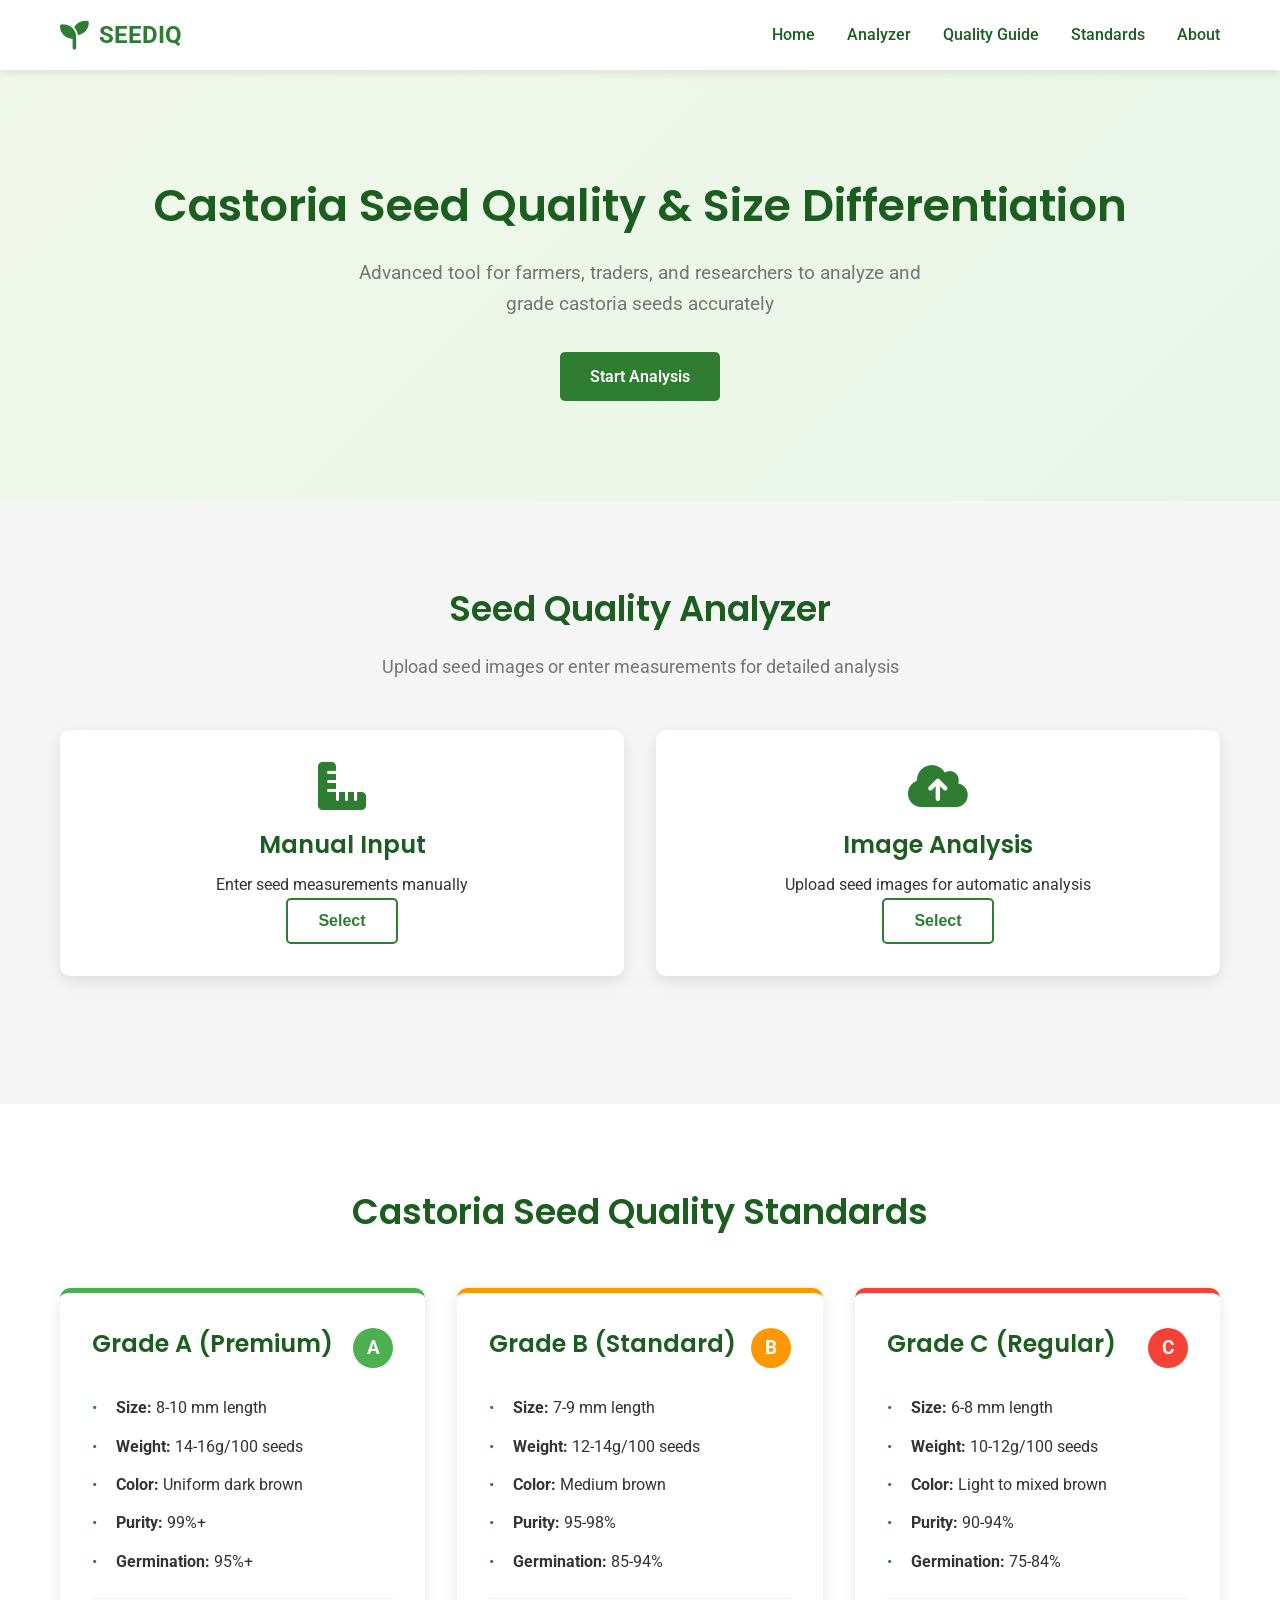
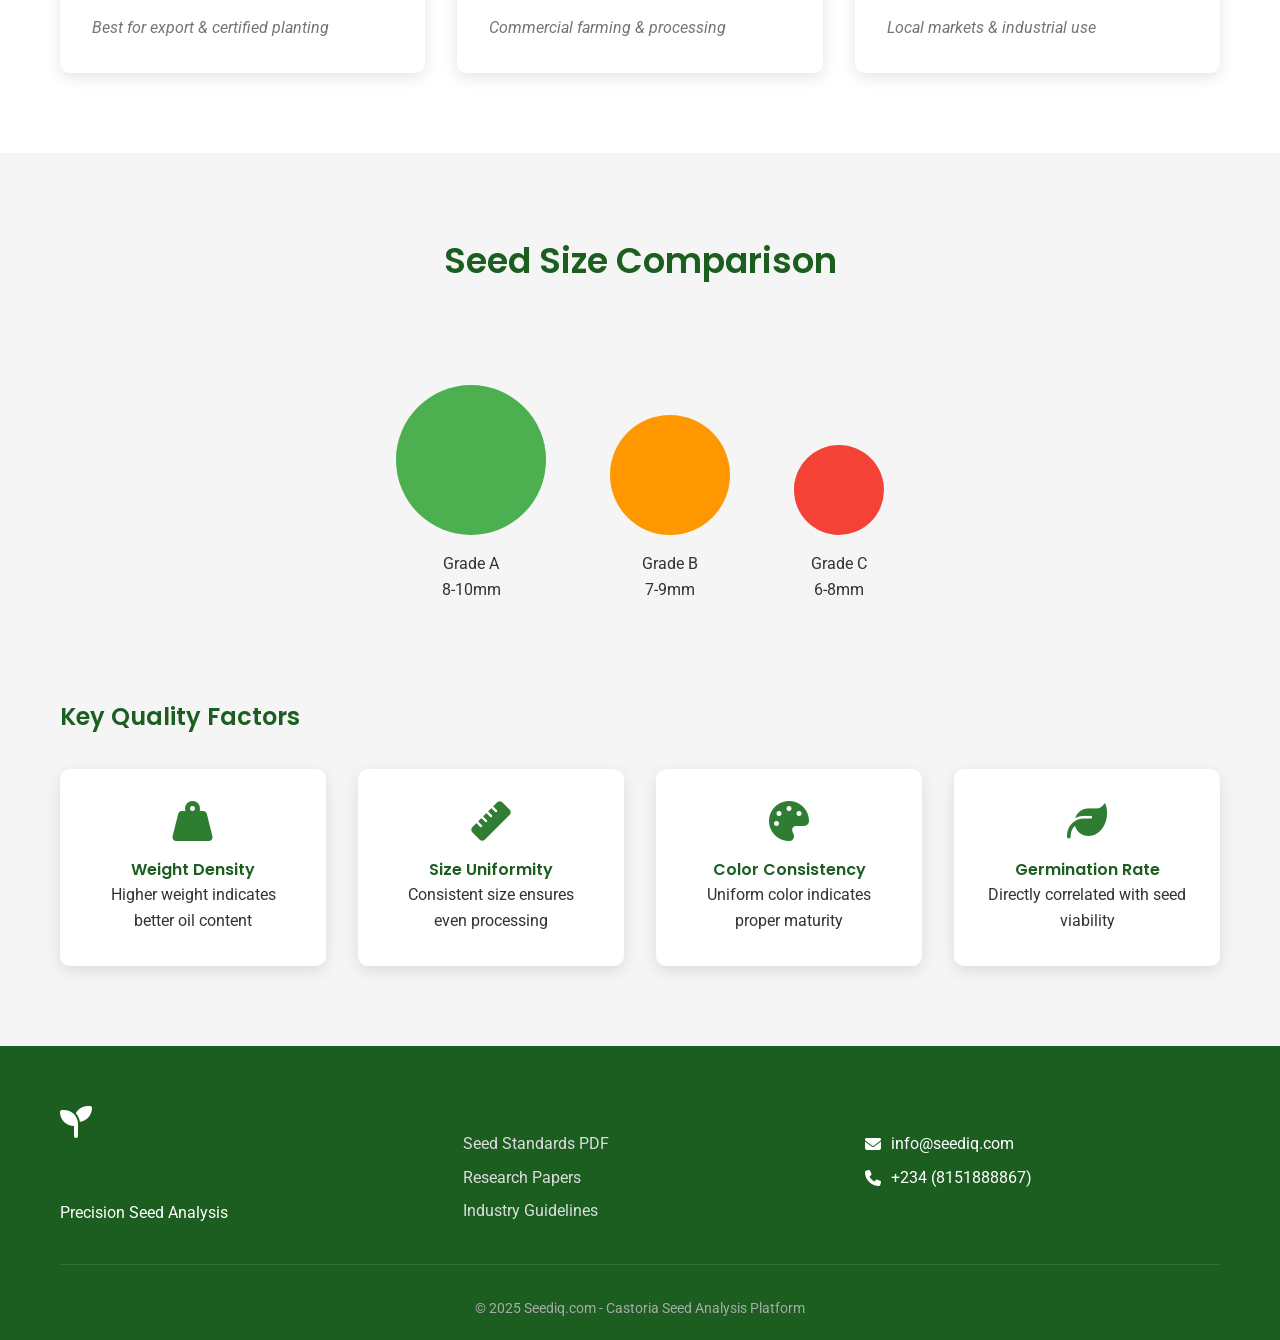
==== index.html @ 877abc8e "mid commit" ====
<!DOCTYPE html>
<html lang="en">
<head>
    <meta charset="UTF-8">
    <meta name="viewport" content="width=device-width, initial-scale=1.0">
    <title>Seediq - Castoria Seed Quality Analyzer</title>
    <link rel="stylesheet" href="style.css">
    <link rel="stylesheet" href="https://cdnjs.cloudflare.com/ajax/libs/font-awesome/6.4.0/css/all.min.css">
    <link href="https://fonts.googleapis.com/css2?family=Poppins:wght@300;400;500;600;700&family=Roboto:wght@300;400;500&display=swap" rel="stylesheet">
</head>
<body>
    <!-- Navigation -->
    <nav class="navbar">
        <div class="container">
            <a href="#" class="logo">
                <i class="fas fa-seedling"></i>
                <span>SEEDIQ</span>
            </a>
            <ul class="nav-links">
  <li><a href="#home">Home</a></li>
                <li><a href="#analyzer">Analyzer</a></li>
                <li><a href="#guide">Quality Guide</a></li>
                <li><a href="#standards">Standards</a></li>
                <li><a href="#about">About</a></li>
            </ul>
        </div>
    </nav>

    <!-- Hero Section -->
    <section id="home" class="hero">
        <div class="container">
            <h1>Castoria Seed Quality & Size Differentiation</h1>
            <p>Advanced tool for farmers, traders, and researchers to analyze and grade castoria seeds accurately</p>
            <a href="#analyzer" class="btn-primary">Start Analysis</a>
        </div>
    </section>

    <!-- Seed Analyzer -->
    <section id="analyzer" class="analyzer-section">
        <div class="container">
            <h2>Seed Quality Analyzer</h2>
            <p class="section-subtitle">Upload seed images or enter measurements for detailed analysis</p>
            
            <div class="analyzer-container">
                <!-- Input Methods -->
                <div class="input-methods">
                    <div class="method-card" id="manual-input">
                        <i class="fas fa-ruler-combined"></i>
                        <h3>Manual Input</h3>
                        <p>Enter seed measurements manually</p>
                        <button class="btn-secondary" onclick="showManualInput()">Select</button>
                    </div>
                    
                    <div class="method-card" id="image-upload">
                        <i class="fas fa-cloud-upload-alt"></i>
                        <h3>Image Analysis</h3>
                        <p>Upload seed images for automatic analysis</p>
                        <button class="btn-secondary" onclick="triggerImageUpload()">Select</button>
                        <input type="file" id="seed-image" accept="image/*" style="display: none;" onchange="handleImageUpload(event)">
                    </div>
                </div>

                <!-- Manual Input Form -->
                <div id="manual-input-form" class="input-form" style="display: none;">
                    <h3>Enter Seed Specifications</h3>
                    <div class="form-grid">
                        <div class="form-group">
                            <label for="seed-length">Length (mm)</label>
                            <input type="number" id="seed-length" step="0.1" placeholder="e.g., 8.5">
                        </div>
                        <div class="form-group">
                            <label for="seed-width">Width (mm)</label>
                            <input type="number" id="seed-width" step="0.1" placeholder="e.g., 5.2">
                        </div>
                        <div class="form-group">
                            <label for="seed-weight">Weight per 100 seeds (g)</label>
                            <input type="number" id="seed-weight" step="0.01" placeholder="e.g., 15.3">
                        </div>
                        <div class="form-group">
                            <label for="seed-color">Color Grade</label>
                            <select id="seed-color">
                                <option value="">Select color</option>
                                <option value="dark-brown">Dark Brown (Premium)</option>
                                <option value="medium-brown">Medium Brown (Standard)</option>
                                <option value="light-brown">Light Brown (Regular)</option>
                                <option value="mixed">Mixed Colors</option>
                            </select>
                        </div>
                        <div class="form-group">
                            <label for="seed-uniformity">Uniformity (%)</label>
                            <input type="range" id="seed-uniformity" min="0" max="100" value="90">
                            <span id="uniformity-value">90%</span>
                        </div>
                        <div class="form-group">
                            <label for="seed-damage">Damage/Impurities (%)</label>
                            <input type="range" id="seed-damage" min="0" max="50" value="5">
                            <span id="damage-value">5%</span>
                        </div>
                    </div>
                    <button class="btn-primary" onclick="analyzeSeeds()">Analyze Seeds</button>
                </div>

                <!-- Image Upload Preview -->
                <div id="image-preview-container" style="display: none;">
                    <div class="image-preview">
                        <img id="preview-image" src="" alt="Seed Preview">
                        <button class="btn-secondary" onclick="analyzeImage()">Analyze Image</button>
                    </div>
                </div>

                <!-- Results -->
                <div id="results-container" style="display: none;">
                    <h3>Analysis Results</h3>
                    <div class="results-grid">
                        <div class="result-card">
                            <h4>Size Grade</h4>
                            <div class="grade-display" id="size-grade">-</div>
                            <p id="size-details">No data</p>
                        </div>
                        <div class="result-card">
                            <h4>Quality Grade</h4>
                            <div class="grade-display" id="quality-grade">-</div>
                            <p id="quality-details">No data</p>
                        </div>
                        <div class="result-card">
                            <h4>Overall Classification</h4>
                            <div class="classification" id="overall-class">-</div>
                            <p id="class-details">No data</p>
                        </div>
                    </div>
                    
                    <div class="detailed-results">
                        <h4>Detailed Metrics</h4>
                        <table>
                            <thead>
                                <tr>
                                    <th>Parameter</th>
                                    <th>Value</th>
                                    <th>Standard</th>
                                    <th>Status</th>
                                </tr>
                            </thead>
                            <tbody id="metrics-table">
                                <!-- Filled by JavaScript -->
                            </tbody>
                        </table>
                    </div>
                    
                    <div class="recommendations">
                        <h4>Recommendations</h4>
                        <ul id="recommendations-list">
                            <!-- Filled by JavaScript -->
                        </ul>
                    </div>
                </div>
            </div>
        </div>
    </section>

    <!-- Quality Guide -->
    <section id="guide" class="guide-section">
        <div class="container">
            <h2>Castoria Seed Quality Standards</h2>
            <div class="guide-grid">
                <div class="guide-card grade-a">
                    <div class="grade-header">
                        <h3>Grade A (Premium)</h3>
                        <div class="grade-badge">A</div>
                    </div>
                    <ul>
                        <li><strong>Size:</strong> 8-10 mm length</li>
                        <li><strong>Weight:</strong> 14-16g/100 seeds</li>
                        <li><strong>Color:</strong> Uniform dark brown</li>
                        <li><strong>Purity:</strong> 99%+</li>
                        <li><strong>Germination:</strong> 95%+</li>
                    </ul>
                    <p class="use-case">Best for export & certified planting</p>
                </div>
                
                <div class="guide-card grade-b">
                    <div class="grade-header">
                        <h3>Grade B (Standard)</h3>
                        <div class="grade-badge">B</div>
                    </div>
                    <ul>
                        <li><strong>Size:</strong> 7-9 mm length</li>
                        <li><strong>Weight:</strong> 12-14g/100 seeds</li>
                        <li><strong>Color:</strong> Medium brown</li>
                        <li><strong>Purity:</strong> 95-98%</li>
                        <li><strong>Germination:</strong> 85-94%</li>
                    </ul>
                    <p class="use-case">Commercial farming & processing</p>
                </div>
                
                <div class="guide-card grade-c">
                    <div class="grade-header">
                        <h3>Grade C (Regular)</h3>
                        <div class="grade-badge">C</div>
                    </div>
                    <ul>
                        <li><strong>Size:</strong> 6-8 mm length</li>
                        <li><strong>Weight:</strong> 10-12g/100 seeds</li>
                        <li><strong>Color:</strong> Light to mixed brown</li>
                        <li><strong>Purity:</strong> 90-94%</li>
                        <li><strong>Germination:</strong> 75-84%</li>
                    </ul>
                    <p class="use-case">Local markets & industrial use</p>
                </div>
            </div>
        </div>
    </section>

    <!-- Size Visualization -->
    <section id="standards" class="visualization-section">
        <div class="container">
            <h2>Seed Size Comparison</h2>
            <div class="size-comparison">
                <div class="size-item" data-size="10">
                    <div class="size-circle grade-a"></div>
                    <p>Grade A<br>8-10mm</p>
                </div>
                <div class="size-item" data-size="8.5">
                    <div class="size-circle grade-b"></div>
                    <p>Grade B<br>7-9mm</p>
                </div>
                <div class="size-item" data-size="7">
                    <div class="size-circle grade-c"></div>
                    <p>Grade C<br>6-8mm</p>
                </div>
            </div>
            
            <div class="quality-factors">
                <h3>Key Quality Factors</h3>
                <div class="factors-grid">
                    <div class="factor">
                        <i class="fas fa-weight-hanging"></i>
                        <h4>Weight Density</h4>
                        <p>Higher weight indicates better oil content</p>
                    </div>
                    <div class="factor">
                        <i class="fas fa-ruler"></i>
                        <h4>Size Uniformity</h4>
                        <p>Consistent size ensures even processing</p>
                    </div>
                    <div class="factor">
                        <i class="fas fa-palette"></i>
                        <h4>Color Consistency</h4>
                        <p>Uniform color indicates proper maturity</p>
                    </div>
                    <div class="factor">
                        <i class="fas fa-leaf"></i>
                        <h4>Germination Rate</h4>
                        <p>Directly correlated with seed viability</p>
                    </div>
                </div>
            </div>
        </div>
    </section>

    <!-- Footer -->
    <footer id="about">
        <div class="container">
            <div class="footer-content">
                <div class="footer-logo">
                    <i class="fas fa-seedling"></i>
                    <h3>SEEDIQ</h3>
                    <p>Precision Seed Analysis</p>
                </div>
                <div class="footer-links">
                    <h4>Resources</h4>
                    <a href="#">Seed Standards PDF</a>
                    <a href="#">Research Papers</a>
                    <a href="#">Industry Guidelines</a>
                </div>
                <div class="footer-contact">
                    <h4>Contact</h4>
                    <p><i class="fas fa-envelope"></i> info@seediq.com</p>
                    <p><i class="fas fa-phone"></i> +234 (8151888867) </p>
                </div>
            </div>
            <div class="copyright">
                <p>&copy; 2025 Seediq.com - Castoria Seed Analysis Platform</p>
            </div>
        </div>
    </footer>

    <script src="script.js"></script>
</body>
</html>
---- style.css ----
/* Reset and Base Styles */
* {
    margin: 0;
    padding: 0;
    box-sizing: border-box;
}

:root {
    --primary: #2E7D32;
    --primary-light: #4CAF50;
    --secondary: #FF9800;
    --dark: #1B5E20;
    --light: #F1F8E9;
    --gray: #757575;
    --light-gray: #f5f5f5;
    --grade-a: #4CAF50;
    --grade-b: #FF9800;
    --grade-c: #F44336;
}

body {
    font-family: 'Roboto', sans-serif;
    line-height: 1.6;
    color: #333;
    background-color: #fff;
}

.container {
    max-width: 1200px;
    margin: 0 auto;
    padding: 0 20px;
}

/* Typography */
h1, h2, h3, h4 {
    font-family: 'Poppins', sans-serif;
    font-weight: 600;
    color: var(--dark);
}

h1 {
    font-size: 2.8rem;
    margin-bottom: 1rem;
}

h2 {
    font-size: 2.2rem;
    margin-bottom: 1rem;
    text-align: center;
}

h3 {
    font-size: 1.5rem;
    margin-bottom: 0.5rem;
}

.section-subtitle {
    text-align: center;
    color: var(--gray);
    margin-bottom: 3rem;
    font-size: 1.1rem;
}

/* Navigation */
.navbar {
    background-color: white;
    box-shadow: 0 2px 10px rgba(0,0,0,0.1);
    position: sticky;
    top: 0;
    z-index: 1000;
}

.navbar .container {
    display: flex;
    justify-content: space-between;
    align-items: center;
    padding: 1rem 20px;
}

.logo {
    display: flex;
    align-items: center;
    text-decoration: none;
    color: var(--primary);
    font-size: 1.5rem;
    font-weight: 700;
}

.logo i {
    margin-right: 10px;
    font-size: 1.8rem;
}

.nav-links {
    display: flex;
    list-style: none;
}

.nav-links li {
    margin-left: 2rem;
}

.nav-links a {
    text-decoration: none;
    color: var(--dark);
    font-weight: 500;
    transition: color 0.3s;
}

.nav-links a:hover {
    color: var(--primary);
}

/* Buttons */
.btn-primary, .btn-secondary {
    padding: 12px 30px;
    border: none;
    border-radius: 5px;
    font-size: 1rem;
    font-weight: 600;
    cursor: pointer;
    transition: all 0.3s;
    display: inline-block;
    text-decoration: none;
}

.btn-primary {
    background-color: var(--primary);
    color: white;
}

.btn-primary:hover {
    background-color: var(--dark);
    transform: translateY(-2px);
    box-shadow: 0 5px 15px rgba(0,0,0,0.2);
}

.btn-secondary {
    background-color: white;
    color: var(--primary);
    border: 2px solid var(--primary);
}

.btn-secondary:hover {
    background-color: var(--light);
}

/* Hero Section */
.hero {
    background: linear-gradient(135deg, var(--light) 0%, #E8F5E9 100%);
    padding: 100px 0;
    text-align: center;
}

.hero p {
    font-size: 1.2rem;
    color: var(--gray);
    max-width: 600px;
    margin: 0 auto 2rem;
}

/* Analyzer Section */
.analyzer-section {
    padding: 80px 0;
    background-color: var(--light-gray);
}

.input-methods {
    display: grid;
    grid-template-columns: repeat(auto-fit, minmax(250px, 1fr));
    gap: 2rem;
    margin-bottom: 3rem;
}

.method-card {
    background: white;
    padding: 2rem;
    border-radius: 10px;
    text-align: center;
    box-shadow: 0 5px 15px rgba(0,0,0,0.1);
    transition: transform 0.3s;
}

.method-card:hover {
    transform: translateY(-10px);
}

.method-card i {
    font-size: 3rem;
    color: var(--primary);
    margin-bottom: 1rem;
}

.input-form {
    background: white;
    padding: 2rem;
    border-radius: 10px;
    box-shadow: 0 5px 15px rgba(0,0,0,0.1);
    margin-bottom: 2rem;
}

.form-grid {
    display: grid;
    grid-template-columns: repeat(auto-fit, minmax(250px, 1fr));
    gap: 1.5rem;
    margin-bottom: 2rem;
}

.form-group {
    margin-bottom: 1rem;
}

.form-group label {
    display: block;
    margin-bottom: 0.5rem;
    font-weight: 500;
}

.form-group input, .form-group select {
    width: 100%;
    padding: 10px;
    border: 1px solid #ddd;
    border-radius: 5px;
    font-size: 1rem;
}

.form-group input[type="range"] {
    width: calc(100% - 50px);
    display: inline-block;
    vertical-align: middle;
}

/* Results */
.results-grid {
    display: grid;
    grid-template-columns: repeat(auto-fit, minmax(250px, 1fr));
    gap: 2rem;
    margin-bottom: 2rem;
}

.result-card {
    background: white;
    padding: 2rem;
    border-radius: 10px;
    text-align: center;
    box-shadow: 0 5px 15px rgba(0,0,0,0.1);
}

.grade-display {
    font-size: 3rem;
    font-weight: 700;
    margin: 1rem 0;
}

.classification {
    font-size: 2rem;
    font-weight: 700;
    margin: 1rem 0;
    color: var(--primary);
}

.detailed-results {
    background: white;
    padding: 2rem;
    border-radius: 10px;
    margin-bottom: 2rem;
}

table {
    width: 100%;
    border-collapse: collapse;
    margin-top: 1rem;
}

th, td {
    padding: 12px;
    text-align: left;
    border-bottom: 1px solid #ddd;
}

th {
    background-color: var(--light);
    font-weight: 600;
}

.recommendations {
    background: white;
    padding: 2rem;
    border-radius: 10px;
}

.recommendations ul {
    list-style-position: inside;
    margin-top: 1rem;
}

.recommendations li {
    margin-bottom: 0.5rem;
    padding-left: 1rem;
}

/* Quality Guide */
.guide-section {
    padding: 80px 0;
}

.guide-grid {
    display: grid;
    grid-template-columns: repeat(auto-fit, minmax(300px, 1fr));
    gap: 2rem;
    margin-top: 3rem;
}

.guide-card {
    padding: 2rem;
    border-radius: 10px;
    box-shadow: 0 5px 15px rgba(0,0,0,0.1);
}

.grade-a {
    border-top: 5px solid var(--grade-a);
}

.grade-b {
    border-top: 5px solid var(--grade-b);
}

.grade-c {
    border-top: 5px solid var(--grade-c);
}

.grade-header {
    display: flex;
    justify-content: space-between;
    align-items: center;
    margin-bottom: 1.5rem;
}

.grade-badge {
    width: 40px;
    height: 40px;
    border-radius: 50%;
    display: flex;
    align-items: center;
    justify-content: center;
    font-weight: 700;
    font-size: 1.2rem;
    color: white;
}

.grade-a .grade-badge {
    background-color: var(--grade-a);
}

.grade-b .grade-badge {
    background-color: var(--grade-b);
}

.grade-c .grade-badge {
    background-color: var(--grade-c);
}

.guide-card ul {
    list-style: none;
    margin-bottom: 1.5rem;
}

.guide-card li {
    margin-bottom: 0.8rem;
    padding-left: 1.5rem;
    position: relative;
}

.guide-card li:before {
    content: "•";
    color: var(--primary);
    position: absolute;
    left: 0;
}

.use-case {
    font-style: italic;
    color: var(--gray);
    margin-top: 1rem;
    padding-top: 1rem;
    border-top: 1px solid #eee;
}

/* Visualization */
.visualization-section {
    padding: 80px 0;
    background-color: var(--light-gray);
}

.size-comparison {
    display: flex;
    justify-content: center;
    align-items: flex-end;
    gap: 4rem;
    margin: 4rem 0;
    padding: 2rem 0;
}

.size-item {
    text-align: center;
}

.size-circle {
    border-radius: 50%;
    margin: 0 auto 1rem;
}

.size-item[data-size="10"] .size-circle {
    width: 150px;
    height: 150px;
    background-color: var(--grade-a);
}

.size-item[data-size="8.5"] .size-circle {
    width: 120px;
    height: 120px;
    background-color: var(--grade-b);
}

.size-item[data-size="7"] .size-circle {
    width: 90px;
    height: 90px;
    background-color: var(--grade-c);
}

.quality-factors {
    margin-top: 4rem;
}

.factors-grid {
    display: grid;
    grid-template-columns: repeat(auto-fit, minmax(250px, 1fr));
    gap: 2rem;
    margin-top: 2rem;
}

.factor {
    text-align: center;
    padding: 2rem;
    background: white;
    border-radius: 10px;
    box-shadow: 0 5px 15px rgba(0,0,0,0.1);
}

.factor i {
    font-size: 2.5rem;
    color: var(--primary);
    margin-bottom: 1rem;
}

/* Footer */
footer {
    background-color: var(--dark);
    color: white;
    padding: 60px 0 20px;
}

.footer-content {
    display: grid;
    grid-template-columns: repeat(auto-fit, minmax(250px, 1fr));
    gap: 3rem;
    margin-bottom: 2rem;
}

.footer-logo i {
    font-size: 2rem;
    margin-bottom: 1rem;
}

.footer-links, .footer-contact {
    display: flex;
    flex-direction: column;
}

.footer-links a {
    color: #ddd;
    text-decoration: none;
    margin-bottom: 0.5rem;
    transition: color 0.3s;
}

.footer-links a:hover {
    color: white;
}

.footer-contact p {
    margin-bottom: 0.5rem;
    display: flex;
    align-items: center;
}

.footer-contact i {
    margin-right: 10px;
}

.copyright {
    text-align: center;
    padding-top: 2rem;
    border-top: 1px solid rgba(255,255,255,0.1);
    color: #aaa;
    font-size: 0.9rem;
}

/* Responsive Design */
@media (max-width: 768px) {
    .nav-links {
        display: none;
    }
    
    h1 {
        font-size: 2rem;
    }
    
    h2 {
        font-size: 1.8rem;
    }
    
    .size-comparison {
        flex-direction: column;
        align-items: center;
        gap: 2rem;
    }
    
    .hero {
        padding: 60px 0;
    }
    
    .analyzer-section, .guide-section, .visualization-section {
        padding: 60px 0;
    }
}

/* Image Preview */
.image-preview {
    text-align: center;
    margin: 2rem 0;
}

#preview-image {
    max-width: 300px;
    max-height: 300px;
    border-radius: 10px;
    box-shadow: 0 5px 15px rgba(0,0,0,0.2);
    margin-bottom: 1rem;
}
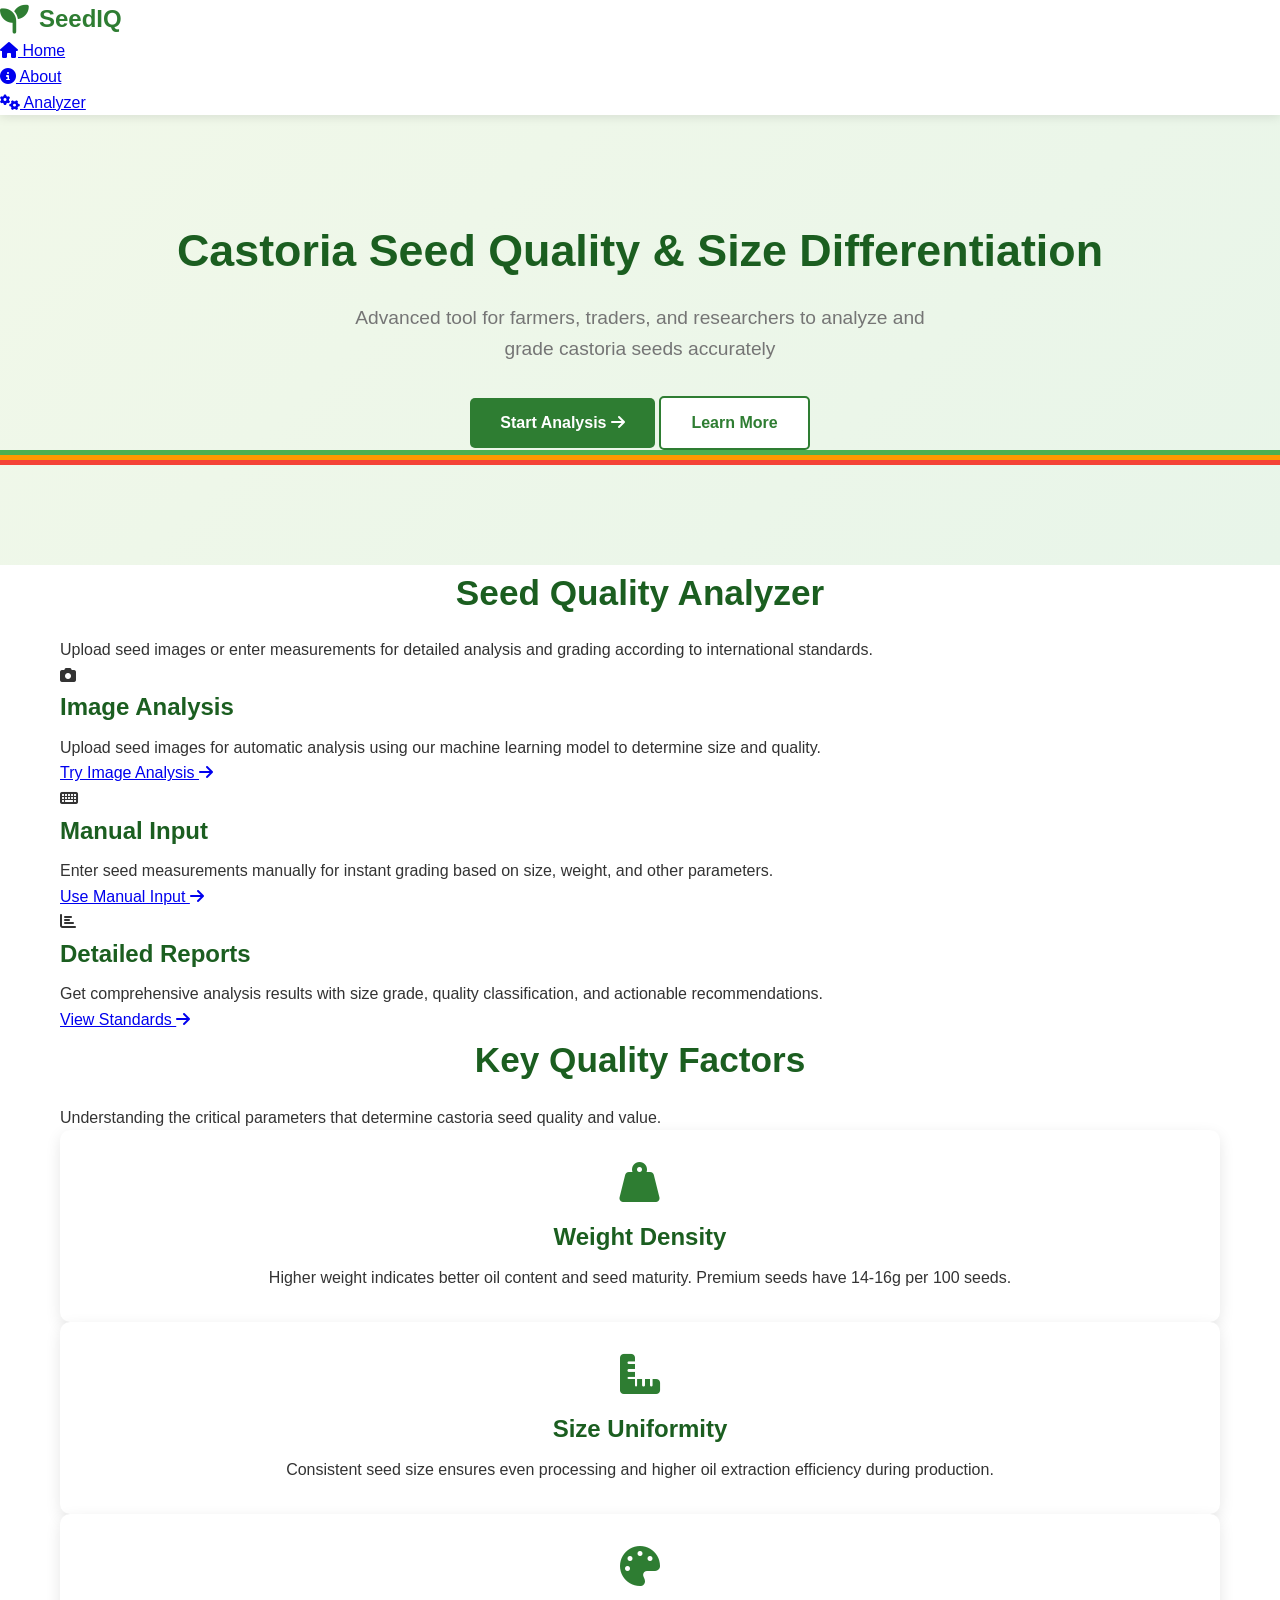
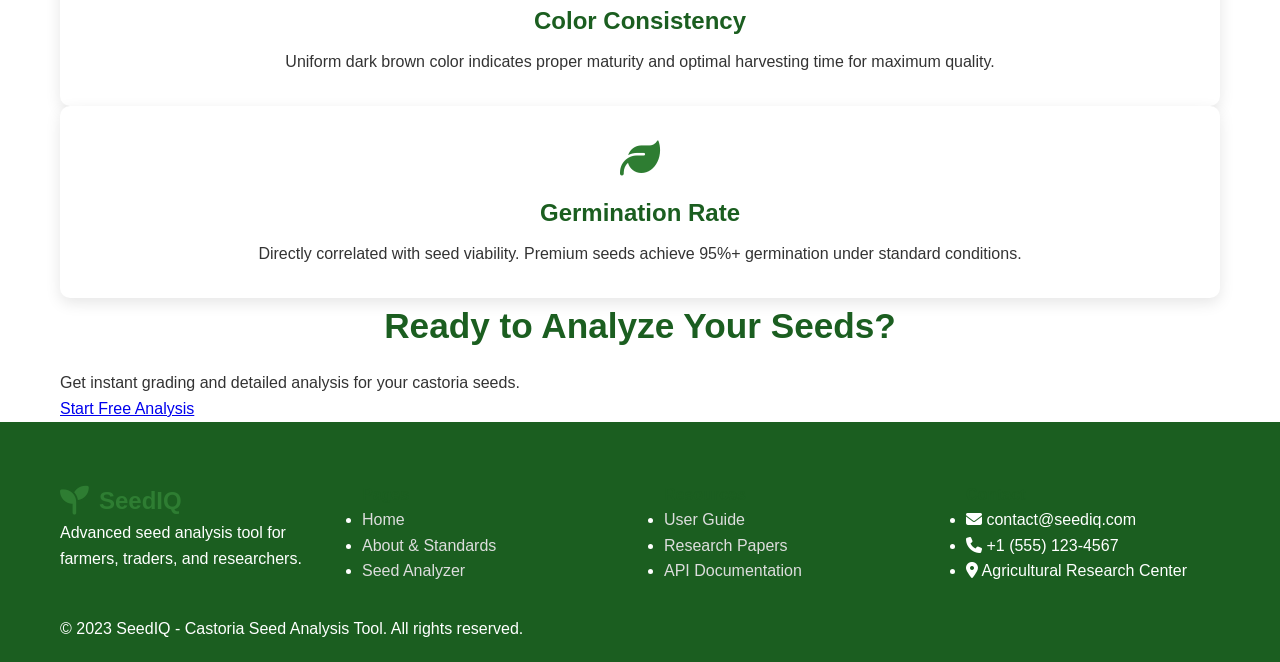
==== commit a3a27813: "second commit" ====
--- a/index.html
+++ b/index.html
@@ -3,283 +3,184 @@
 <head>
     <meta charset="UTF-8">
     <meta name="viewport" content="width=device-width, initial-scale=1.0">
-    <title>Seediq - Castoria Seed Quality Analyzer</title>
+    <title>Castoria Seed Quality Analyzer | Home</title>
     <link rel="stylesheet" href="style.css">
     <link rel="stylesheet" href="https://cdnjs.cloudflare.com/ajax/libs/font-awesome/6.4.0/css/all.min.css">
-    <link href="https://fonts.googleapis.com/css2?family=Poppins:wght@300;400;500;600;700&family=Roboto:wght@300;400;500&display=swap" rel="stylesheet">
 </head>
 <body>
     <!-- Navigation -->
     <nav class="navbar">
-        <div class="container">
-            <a href="#" class="logo">
+        <div class="nav-container">
+            <a href="index.html" class="logo">
                 <i class="fas fa-seedling"></i>
-                <span>SEEDIQ</span>
+                <span>SeedIQ</span>
             </a>
-            <ul class="nav-links">
-  <li><a href="#home">Home</a></li>
-                <li><a href="#analyzer">Analyzer</a></li>
-                <li><a href="#guide">Quality Guide</a></li>
-                <li><a href="#standards">Standards</a></li>
-                <li><a href="#about">About</a></li>
+            <ul class="nav-menu">
+                <li><a href="index.html" class="nav-link active"><i class="fas fa-home"></i> Home</a></li>
+                <li><a href="about.html" class="nav-link"><i class="fas fa-info-circle"></i> About</a></li>
+                <li><a href="app.html" class="nav-link"><i class="fas fa-cogs"></i> Analyzer</a></li>
             </ul>
+            <div class="hamburger">
+                <span class="bar"></span>
+                <span class="bar"></span>
+                <span class="bar"></span>
+            </div>
         </div>
     </nav>
 
     <!-- Hero Section -->
-    <section id="home" class="hero">
-        <div class="container">
+    <section class="hero">
+        <div class="hero-content">
             <h1>Castoria Seed Quality & Size Differentiation</h1>
-            <p>Advanced tool for farmers, traders, and researchers to analyze and grade castoria seeds accurately</p>
-            <a href="#analyzer" class="btn-primary">Start Analysis</a>
+            <p class="subtitle">Advanced tool for farmers, traders, and researchers to analyze and grade castoria seeds accurately</p>
+            <div class="cta-buttons">
+                <a href="app.html" class="btn btn-primary">Start Analysis <i class="fas fa-arrow-right"></i></a>
+                <a href="about.html" class="btn btn-secondary">Learn More</a>
+            </div>
+        </div>
+        <div class="hero-visual">
+            <div class="seed-visual">
+                <div class="seed grade-a"></div>
+                <div class="seed grade-b"></div>
+                <div class="seed grade-c"></div>
+            </div>
         </div>
     </section>
 
-    <!-- Seed Analyzer -->
-    <section id="analyzer" class="analyzer-section">
+    <!-- Introduction -->
+    <section class="section intro">
         <div class="container">
             <h2>Seed Quality Analyzer</h2>
-            <p class="section-subtitle">Upload seed images or enter measurements for detailed analysis</p>
+            <p class="section-description">Upload seed images or enter measurements for detailed analysis and grading according to international standards.</p>
             
-            <div class="analyzer-container">
-                <!-- Input Methods -->
-                <div class="input-methods">
-                    <div class="method-card" id="manual-input">
-                        <i class="fas fa-ruler-combined"></i>
-                        <h3>Manual Input</h3>
-                        <p>Enter seed measurements manually</p>
-                        <button class="btn-secondary" onclick="showManualInput()">Select</button>
+            <div class="features">
+                <div class="feature-card">
+                    <div class="feature-icon">
+                        <i class="fas fa-camera"></i>
                     </div>
-                    
-                    <div class="method-card" id="image-upload">
-                        <i class="fas fa-cloud-upload-alt"></i>
-                        <h3>Image Analysis</h3>
-                        <p>Upload seed images for automatic analysis</p>
-                        <button class="btn-secondary" onclick="triggerImageUpload()">Select</button>
-                        <input type="file" id="seed-image" accept="image/*" style="display: none;" onchange="handleImageUpload(event)">
+                    <h3>Image Analysis</h3>
+                    <p>Upload seed images for automatic analysis using our machine learning model to determine size and quality.</p>
+                    <a href="app.html" class="feature-link">Try Image Analysis <i class="fas fa-arrow-right"></i></a>
+                </div>
+                
+                <div class="feature-card">
+                    <div class="feature-icon">
+                        <i class="fas fa-keyboard"></i>
+                    </div>
+                    <h3>Manual Input</h3>
+                    <p>Enter seed measurements manually for instant grading based on size, weight, and other parameters.</p>
+                    <a href="app.html" class="feature-link">Use Manual Input <i class="fas fa-arrow-right"></i></a>
+                </div>
+                
+                <div class="feature-card">
+                    <div class="feature-icon">
+                        <i class="fas fa-chart-bar"></i>
+                    </div>
+                    <h3>Detailed Reports</h3>
+                    <p>Get comprehensive analysis results with size grade, quality classification, and actionable recommendations.</p>
+                    <a href="about.html" class="feature-link">View Standards <i class="fas fa-arrow-right"></i></a>
+                </div>
+            </div>
+        </div>
+    </section>
+
+    <!-- Key Quality Factors -->
+    <section class="section factors">
+        <div class="container">
+            <h2>Key Quality Factors</h2>
+            <p class="section-description">Understanding the critical parameters that determine castoria seed quality and value.</p>
+            
+            <div class="factor-list">
+                <div class="factor">
+                    <div class="factor-icon weight">
+                        <i class="fas fa-weight-hanging"></i>
+                    </div>
+                    <div class="factor-content">
+                        <h3>Weight Density</h3>
+                        <p>Higher weight indicates better oil content and seed maturity. Premium seeds have 14-16g per 100 seeds.</p>
                     </div>
                 </div>
-
-                <!-- Manual Input Form -->
-                <div id="manual-input-form" class="input-form" style="display: none;">
-                    <h3>Enter Seed Specifications</h3>
-                    <div class="form-grid">
-                        <div class="form-group">
-                            <label for="seed-length">Length (mm)</label>
-                            <input type="number" id="seed-length" step="0.1" placeholder="e.g., 8.5">
-                        </div>
-                        <div class="form-group">
-                            <label for="seed-width">Width (mm)</label>
-                            <input type="number" id="seed-width" step="0.1" placeholder="e.g., 5.2">
-                        </div>
-                        <div class="form-group">
-                            <label for="seed-weight">Weight per 100 seeds (g)</label>
-                            <input type="number" id="seed-weight" step="0.01" placeholder="e.g., 15.3">
-                        </div>
-                        <div class="form-group">
-                            <label for="seed-color">Color Grade</label>
-                            <select id="seed-color">
-                                <option value="">Select color</option>
-                                <option value="dark-brown">Dark Brown (Premium)</option>
-                                <option value="medium-brown">Medium Brown (Standard)</option>
-                                <option value="light-brown">Light Brown (Regular)</option>
-                                <option value="mixed">Mixed Colors</option>
-                            </select>
-                        </div>
-                        <div class="form-group">
-                            <label for="seed-uniformity">Uniformity (%)</label>
-                            <input type="range" id="seed-uniformity" min="0" max="100" value="90">
-                            <span id="uniformity-value">90%</span>
-                        </div>
-                        <div class="form-group">
-                            <label for="seed-damage">Damage/Impurities (%)</label>
-                            <input type="range" id="seed-damage" min="0" max="50" value="5">
-                            <span id="damage-value">5%</span>
-                        </div>
+                
+                <div class="factor">
+                    <div class="factor-icon size">
+                        <i class="fas fa-ruler-combined"></i>
                     </div>
-                    <button class="btn-primary" onclick="analyzeSeeds()">Analyze Seeds</button>
-                </div>
-
-                <!-- Image Upload Preview -->
-                <div id="image-preview-container" style="display: none;">
-                    <div class="image-preview">
-                        <img id="preview-image" src="" alt="Seed Preview">
-                        <button class="btn-secondary" onclick="analyzeImage()">Analyze Image</button>
+                    <div class="factor-content">
+                        <h3>Size Uniformity</h3>
+                        <p>Consistent seed size ensures even processing and higher oil extraction efficiency during production.</p>
                     </div>
                 </div>
-
-                <!-- Results -->
-                <div id="results-container" style="display: none;">
-                    <h3>Analysis Results</h3>
-                    <div class="results-grid">
-                        <div class="result-card">
-                            <h4>Size Grade</h4>
-                            <div class="grade-display" id="size-grade">-</div>
-                            <p id="size-details">No data</p>
-                        </div>
-                        <div class="result-card">
-                            <h4>Quality Grade</h4>
-                            <div class="grade-display" id="quality-grade">-</div>
-                            <p id="quality-details">No data</p>
-                        </div>
-                        <div class="result-card">
-                            <h4>Overall Classification</h4>
-                            <div class="classification" id="overall-class">-</div>
-                            <p id="class-details">No data</p>
-                        </div>
+                
+                <div class="factor">
+                    <div class="factor-icon color">
+                        <i class="fas fa-palette"></i>
                     </div>
-                    
-                    <div class="detailed-results">
-                        <h4>Detailed Metrics</h4>
-                        <table>
-                            <thead>
-                                <tr>
-                                    <th>Parameter</th>
-                                    <th>Value</th>
-                                    <th>Standard</th>
-                                    <th>Status</th>
-                                </tr>
-                            </thead>
-                            <tbody id="metrics-table">
-                                <!-- Filled by JavaScript -->
-                            </tbody>
-                        </table>
+                    <div class="factor-content">
+                        <h3>Color Consistency</h3>
+                        <p>Uniform dark brown color indicates proper maturity and optimal harvesting time for maximum quality.</p>
                     </div>
-                    
-                    <div class="recommendations">
-                        <h4>Recommendations</h4>
-                        <ul id="recommendations-list">
-                            <!-- Filled by JavaScript -->
-                        </ul>
+                </div>
+                
+                <div class="factor">
+                    <div class="factor-icon growth">
+                        <i class="fas fa-leaf"></i>
+                    </div>
+                    <div class="factor-content">
+                        <h3>Germination Rate</h3>
+                        <p>Directly correlated with seed viability. Premium seeds achieve 95%+ germination under standard conditions.</p>
                     </div>
                 </div>
             </div>
         </div>
     </section>
 
-    <!-- Quality Guide -->
-    <section id="guide" class="guide-section">
+    <!-- Call to Action -->
+    <section class="cta-section">
         <div class="container">
-            <h2>Castoria Seed Quality Standards</h2>
-            <div class="guide-grid">
-                <div class="guide-card grade-a">
-                    <div class="grade-header">
-                        <h3>Grade A (Premium)</h3>
-                        <div class="grade-badge">A</div>
-                    </div>
-                    <ul>
-                        <li><strong>Size:</strong> 8-10 mm length</li>
-                        <li><strong>Weight:</strong> 14-16g/100 seeds</li>
-                        <li><strong>Color:</strong> Uniform dark brown</li>
-                        <li><strong>Purity:</strong> 99%+</li>
-                        <li><strong>Germination:</strong> 95%+</li>
-                    </ul>
-                    <p class="use-case">Best for export & certified planting</p>
-                </div>
-                
-                <div class="guide-card grade-b">
-                    <div class="grade-header">
-                        <h3>Grade B (Standard)</h3>
-                        <div class="grade-badge">B</div>
-                    </div>
-                    <ul>
-                        <li><strong>Size:</strong> 7-9 mm length</li>
-                        <li><strong>Weight:</strong> 12-14g/100 seeds</li>
-                        <li><strong>Color:</strong> Medium brown</li>
-                        <li><strong>Purity:</strong> 95-98%</li>
-                        <li><strong>Germination:</strong> 85-94%</li>
-                    </ul>
-                    <p class="use-case">Commercial farming & processing</p>
-                </div>
-                
-                <div class="guide-card grade-c">
-                    <div class="grade-header">
-                        <h3>Grade C (Regular)</h3>
-                        <div class="grade-badge">C</div>
-                    </div>
-                    <ul>
-                        <li><strong>Size:</strong> 6-8 mm length</li>
-                        <li><strong>Weight:</strong> 10-12g/100 seeds</li>
-                        <li><strong>Color:</strong> Light to mixed brown</li>
-                        <li><strong>Purity:</strong> 90-94%</li>
-                        <li><strong>Germination:</strong> 75-84%</li>
-                    </ul>
-                    <p class="use-case">Local markets & industrial use</p>
-                </div>
-            </div>
-        </div>
-    </section>
-
-    <!-- Size Visualization -->
-    <section id="standards" class="visualization-section">
-        <div class="container">
-            <h2>Seed Size Comparison</h2>
-            <div class="size-comparison">
-                <div class="size-item" data-size="10">
-                    <div class="size-circle grade-a"></div>
-                    <p>Grade A<br>8-10mm</p>
-                </div>
-                <div class="size-item" data-size="8.5">
-                    <div class="size-circle grade-b"></div>
-                    <p>Grade B<br>7-9mm</p>
-                </div>
-                <div class="size-item" data-size="7">
-                    <div class="size-circle grade-c"></div>
-                    <p>Grade C<br>6-8mm</p>
-                </div>
-            </div>
-            
-            <div class="quality-factors">
-                <h3>Key Quality Factors</h3>
-                <div class="factors-grid">
-                    <div class="factor">
-                        <i class="fas fa-weight-hanging"></i>
-                        <h4>Weight Density</h4>
-                        <p>Higher weight indicates better oil content</p>
-                    </div>
-                    <div class="factor">
-                        <i class="fas fa-ruler"></i>
-                        <h4>Size Uniformity</h4>
-                        <p>Consistent size ensures even processing</p>
-                    </div>
-                    <div class="factor">
-                        <i class="fas fa-palette"></i>
-                        <h4>Color Consistency</h4>
-                        <p>Uniform color indicates proper maturity</p>
-                    </div>
-                    <div class="factor">
-                        <i class="fas fa-leaf"></i>
-                        <h4>Germination Rate</h4>
-                        <p>Directly correlated with seed viability</p>
-                    </div>
-                </div>
-            </div>
+            <h2>Ready to Analyze Your Seeds?</h2>
+            <p>Get instant grading and detailed analysis for your castoria seeds.</p>
+            <a href="app.html" class="btn btn-large">Start Free Analysis</a>
         </div>
     </section>
 
     <!-- Footer -->
-    <footer id="about">
+    <footer class="footer">
         <div class="container">
             <div class="footer-content">
-                <div class="footer-logo">
-                    <i class="fas fa-seedling"></i>
-                    <h3>SEEDIQ</h3>
-                    <p>Precision Seed Analysis</p>
+                <div class="footer-brand">
+                    <a href="index.html" class="logo">
+                        <i class="fas fa-seedling"></i>
+                        <span>SeedIQ</span>
+                    </a>
+                    <p>Advanced seed analysis tool for farmers, traders, and researchers.</p>
+                </div>
+                <div class="footer-links">
+                    <h4>Pages</h4>
+                    <ul>
+                        <li><a href="index.html">Home</a></li>
+                        <li><a href="about.html">About & Standards</a></li>
+                        <li><a href="app.html">Seed Analyzer</a></li>
+                    </ul>
                 </div>
                 <div class="footer-links">
                     <h4>Resources</h4>
-                    <a href="#">Seed Standards PDF</a>
-                    <a href="#">Research Papers</a>
-                    <a href="#">Industry Guidelines</a>
+                    <ul>
+                        <li><a href="#">User Guide</a></li>
+                        <li><a href="#">Research Papers</a></li>
+                        <li><a href="#">API Documentation</a></li>
+                    </ul>
                 </div>
-                <div class="footer-contact">
+                <div class="footer-links">
                     <h4>Contact</h4>
-                    <p><i class="fas fa-envelope"></i> info@seediq.com</p>
-                    <p><i class="fas fa-phone"></i> +234 (8151888867) </p>
+                    <ul>
+                        <li><i class="fas fa-envelope"></i> contact@seediq.com</li>
+                        <li><i class="fas fa-phone"></i> +1 (555) 123-4567</li>
+                        <li><i class="fas fa-map-marker-alt"></i> Agricultural Research Center</li>
+                    </ul>
                 </div>
             </div>
-            <div class="copyright">
-                <p>&copy; 2025 Seediq.com - Castoria Seed Analysis Platform</p>
+            <div class="footer-bottom">
+                <p>&copy; 2023 SeedIQ - Castoria Seed Analysis Tool. All rights reserved.</p>
             </div>
         </div>
     </footer>
@@ -287,3 +188,4 @@
     <script src="script.js"></script>
 </body>
 </html>
+
